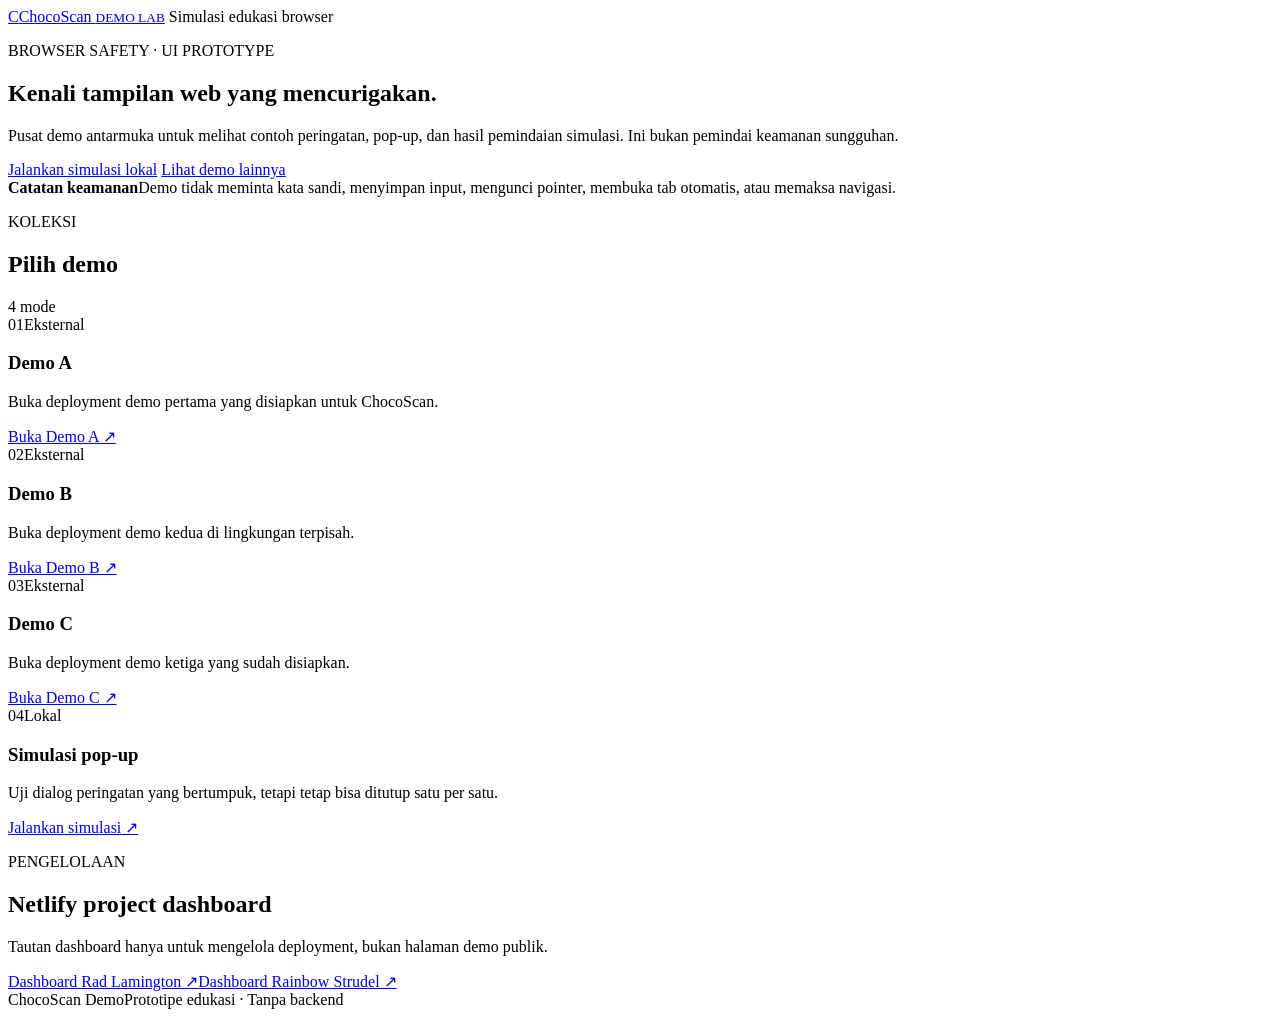
==== index.html @ ef37de56 "Add ChocoScan demo hub" ====
<!doctype html>
<html lang="id">
<head>
  <meta charset="utf-8">
  <meta name="viewport" content="width=device-width, initial-scale=1">
  <meta name="theme-color" content="#101827">
  <title>ChocoScan Demo</title>
  <link rel="icon" href="assets/images/favicon.svg" type="image/svg+xml">
  <link rel="stylesheet" href="assets/css/style.css">
  <script src="assets/js/app.js" defer></script>
</head>
<body>
  <header class="site-header">
    <a class="brand" href="index.html"><span class="brand-mark">C</span><span>ChocoScan <small>DEMO LAB</small></span></a>
    <span class="header-note">Simulasi edukasi browser</span>
  </header>
  <main class="container">
    <section class="hero">
      <p class="eyebrow">BROWSER SAFETY · UI PROTOTYPE</p>
      <h1>Kenali tampilan web yang mencurigakan.</h1>
      <p class="hero-copy">Pusat demo antarmuka untuk melihat contoh peringatan, pop-up, dan hasil pemindaian simulasi. Ini bukan pemindai keamanan sungguhan.</p>
      <div class="hero-actions">
        <a class="button button-primary" href="modes/mode-4.html">Jalankan simulasi lokal</a>
        <a class="button button-secondary" href="#demos">Lihat demo lainnya</a>
      </div>
      <div class="notice"><strong>Catatan keamanan</strong><span>Demo tidak meminta kata sandi, menyimpan input, mengunci pointer, membuka tab otomatis, atau memaksa navigasi.</span></div>
    </section>
    <section id="demos" class="section">
      <div class="section-heading"><div><p class="eyebrow">KOLEKSI</p><h2>Pilih demo</h2></div><span class="muted">4 mode</span></div>
      <div class="demo-grid">
        <article class="demo-card"><div class="card-top"><span class="card-icon">01</span><span class="pill">Eksternal</span></div><h3>Demo A</h3><p>Buka deployment demo pertama yang disiapkan untuk ChocoScan.</p><a class="text-link" href="https://rainbow-strudel-540ea7.netlify.app/" target="_blank" rel="noopener noreferrer">Buka Demo A ↗</a></article>
        <article class="demo-card"><div class="card-top"><span class="card-icon">02</span><span class="pill">Eksternal</span></div><h3>Demo B</h3><p>Buka deployment demo kedua di lingkungan terpisah.</p><a class="text-link" href="https://phenomenal-cannoli-c97e71.netlify.app/" target="_blank" rel="noopener noreferrer">Buka Demo B ↗</a></article>
        <article class="demo-card"><div class="card-top"><span class="card-icon">03</span><span class="pill">Eksternal</span></div><h3>Demo C</h3><p>Buka deployment demo ketiga yang sudah disiapkan.</p><a class="text-link" href="https://frolicking-unicorn-710456.netlify.app/" target="_blank" rel="noopener noreferrer">Buka Demo C ↗</a></article>
        <article class="demo-card featured-card"><div class="card-top"><span class="card-icon">04</span><span class="pill pill-local">Lokal</span></div><h3>Simulasi pop-up</h3><p>Uji dialog peringatan yang bertumpuk, tetapi tetap bisa ditutup satu per satu.</p><a class="text-link" href="modes/mode-4.html">Jalankan simulasi ↗</a></article>
      </div>
    </section>
    <section class="section dashboard-links"><p class="eyebrow">PENGELOLAAN</p><h2>Netlify project dashboard</h2><p class="muted">Tautan dashboard hanya untuk mengelola deployment, bukan halaman demo publik.</p><div class="inline-links"><a href="https://app.netlify.com/projects/rad-lamington-366bdd/" target="_blank" rel="noopener noreferrer">Dashboard Rad Lamington ↗</a><a href="https://app.netlify.com/projects/rainbow-strudel-540ea7/" target="_blank" rel="noopener noreferrer">Dashboard Rainbow Strudel ↗</a></div></section>
  </main>
  <footer class="site-footer"><span>ChocoScan Demo</span><span>Prototipe edukasi · Tanpa backend</span></footer>
</body>
</html>
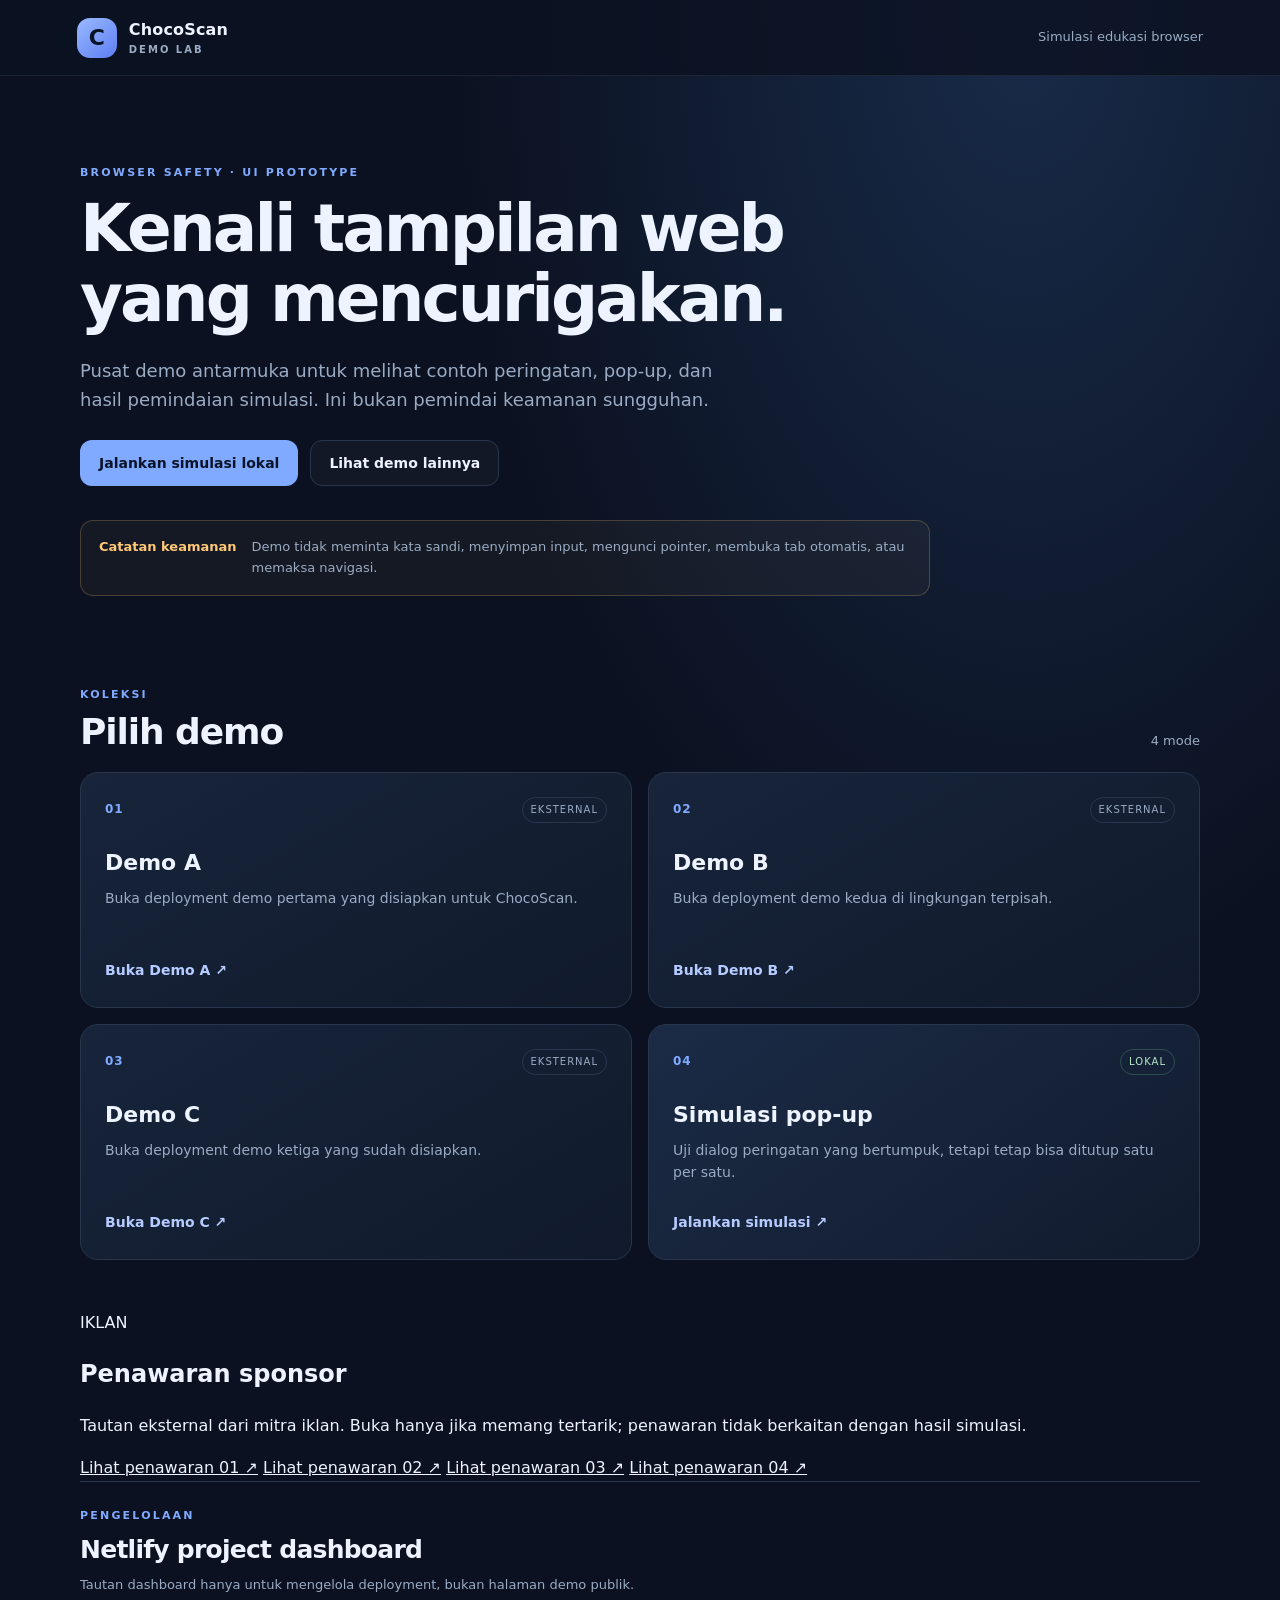
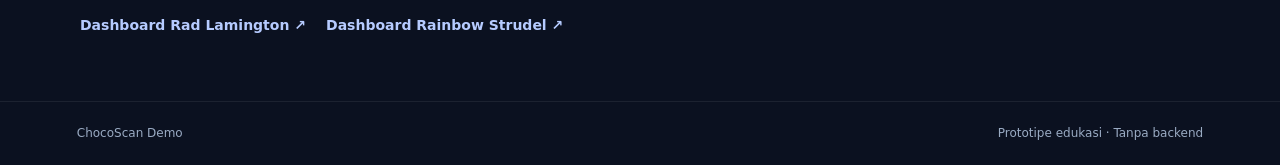
==== commit e3f83e5c: "Add labeled SmartLink sponsor section to ChocoScan demo hub" ====
--- a/index.html
+++ b/index.html
@@ -34,6 +34,11 @@
         <article class="demo-card featured-card"><div class="card-top"><span class="card-icon">04</span><span class="pill pill-local">Lokal</span></div><h3>Simulasi pop-up</h3><p>Uji dialog peringatan yang bertumpuk, tetapi tetap bisa ditutup satu per satu.</p><a class="text-link" href="modes/mode-4.html">Jalankan simulasi ↗</a></article>
       </div>
     </section>
+    <section class="sponsor-strip" aria-label="Iklan sponsor"><span class="ad-label">IKLAN</span><h2>Penawaran sponsor</h2><p>Tautan eksternal dari mitra iklan. Buka hanya jika memang tertarik; penawaran tidak berkaitan dengan hasil simulasi.</p>
+<a href="https://auctionr.org/4/3afde96a9f3259fc90c910fac9132a43" target="_blank" rel="sponsored nofollow noopener noreferrer">Lihat penawaran 01 ↗</a>
+<a href="https://auctionr.org/4/1fbc4eb17d2af2402e6a6b80c013031e" target="_blank" rel="sponsored nofollow noopener noreferrer">Lihat penawaran 02 ↗</a>
+<a href="https://auctionr.org/4/2ad4df1c10ce88742e541ae9131cd62a" target="_blank" rel="sponsored nofollow noopener noreferrer">Lihat penawaran 03 ↗</a>
+<a href="https://auctionr.org/4/ba4bc7197697ff3b321945bf71b111d1" target="_blank" rel="sponsored nofollow noopener noreferrer">Lihat penawaran 04 ↗</a></section>
     <section class="section dashboard-links"><p class="eyebrow">PENGELOLAAN</p><h2>Netlify project dashboard</h2><p class="muted">Tautan dashboard hanya untuk mengelola deployment, bukan halaman demo publik.</p><div class="inline-links"><a href="https://app.netlify.com/projects/rad-lamington-366bdd/" target="_blank" rel="noopener noreferrer">Dashboard Rad Lamington ↗</a><a href="https://app.netlify.com/projects/rainbow-strudel-540ea7/" target="_blank" rel="noopener noreferrer">Dashboard Rainbow Strudel ↗</a></div></section>
   </main>
   <footer class="site-footer"><span>ChocoScan Demo</span><span>Prototipe edukasi · Tanpa backend</span></footer>
--- a/assets/css/style.css
+++ b/assets/css/style.css
@@ -0,0 +1 @@
+:root{color-scheme:dark;--bg:#0b1120;--panel:#121c2e;--panel-2:#17243a;--line:#28364d;--text:#edf3ff;--muted:#9aabc3;--accent:#80aaff;--accent-2:#b6cbff;--warning:#ffc978;--danger:#ff8e9b}*{box-sizing:border-box}html{scroll-behavior:smooth}body{margin:0;background:radial-gradient(ellipse at 80% 0%,#182b49 0,transparent 40%),var(--bg);color:var(--text);font:16px/1.6 system-ui,-apple-system,BlinkMacSystemFont,"Segoe UI",sans-serif}a{color:inherit}.site-header{height:76px;padding:0 clamp(20px,6vw,88px);display:flex;align-items:center;justify-content:space-between;border-bottom:1px solid #ffffff12;background:#0b1120c9}.brand{display:flex;align-items:center;gap:12px;text-decoration:none;font-weight:750;letter-spacing:.01em}.brand-mark{display:grid;place-items:center;width:40px;height:40px;border-radius:13px;background:linear-gradient(140deg,#9abaff,#5d7ef2);color:#091326;font-weight:900;font-size:22px}.brand small{display:block;font-size:10px;letter-spacing:.2em;color:var(--muted)}.header-note,.muted{color:var(--muted);font-size:13px}.container{width:min(1120px,calc(100% - 40px));margin:auto}.hero{padding:88px 0 55px;max-width:850px}.eyebrow{font-size:11px;font-weight:800;letter-spacing:.2em;color:var(--accent);margin:0 0 12px}.hero h1{font-size:clamp(36px,6vw,66px);line-height:1.07;letter-spacing:-.045em;margin:0;max-width:800px}.hero-copy{max-width:670px;color:var(--muted);font-size:18px;margin:22px 0 26px}.hero-actions{display:flex;flex-wrap:wrap;gap:12px}.button{display:inline-flex;align-items:center;justify-content:center;min-height:46px;padding:0 18px;border-radius:12px;text-decoration:none;font-size:14px;font-weight:750;border:1px solid var(--line)}.button-primary{background:var(--accent);color:#0a1428;border-color:transparent}.button-primary:hover{background:var(--accent-2)}.button-secondary{background:#ffffff08}.button-secondary:hover,.demo-card:hover{border-color:#6d8ec5}.notice{display:flex;gap:15px;align-items:flex-start;margin-top:34px;padding:16px 18px;background:#ffc9780b;border:1px solid #ffc97838;border-radius:13px;font-size:13px;color:var(--muted)}.notice strong{white-space:nowrap;color:var(--warning)}.section{padding:35px 0 50px}.section-heading{display:flex;justify-content:space-between;align-items:end;margin-bottom:20px}.section-heading h2,.dashboard-links h2,.mode-hero h1{font-size:clamp(25px,4vw,36px);line-height:1.15;margin:0;letter-spacing:-.03em}.section-heading .eyebrow{margin-bottom:7px}.demo-grid{display:grid;grid-template-columns:repeat(2,minmax(0,1fr));gap:16px}.demo-card{padding:24px;background:linear-gradient(150deg,#17243a,#101a2b);border:1px solid var(--line);border-radius:18px;transition:border-color .18s,transform .18s}.demo-card:hover{transform:translateY(-2px)}.card-top{display:flex;align-items:center;justify-content:space-between}.card-icon{font-size:12px;font-weight:800;letter-spacing:.08em;color:var(--accent)}.pill{font-size:10px;text-transform:uppercase;letter-spacing:.1em;color:var(--muted);border:1px solid var(--line);padding:4px 8px;border-radius:100px}.pill-local{color:#b6e8c8;border-color:#4e947b66}.demo-card h3{font-size:22px;margin:22px 0 7px}.demo-card p{color:var(--muted);min-height:50px;margin:0 0 20px;font-size:14px}.text-link,.inline-links a{font-size:14px;font-weight:750;text-decoration:none;color:var(--accent-2)}.text-link:hover,.inline-links a:hover{text-decoration:underline}.featured-card{background:linear-gradient(145deg,#1b2b46,#111b2d)}.dashboard-links{padding:25px 0 65px;border-top:1px solid var(--line)}.dashboard-links h2{font-size:25px}.dashboard-links>p:not(.eyebrow){margin:10px 0 18px}.inline-links{display:flex;flex-wrap:wrap;gap:20px}.site-footer{border-top:1px solid #ffffff12;padding:22px clamp(20px,6vw,88px);display:flex;justify-content:space-between;gap:12px;color:var(--muted);font-size:12px}.mode-hero{padding:60px 0 25px}.mode-hero h1{font-size:clamp(34px,5vw,52px)}.mode-hero p:not(.eyebrow){max-width:700px;color:var(--muted)}.simulator{border:1px solid var(--line);background:#101a2b;border-radius:18px;padding:24px;margin:20px 0 50px}.simulator h2{margin-top:0}.sim-controls{display:flex;flex-wrap:wrap;gap:10px;margin:18px 0}.sim-status{padding:14px;border-radius:12px;background:#ffffff06;color:var(--muted);font-size:13px}.sim-status strong{color:var(--text)}.popup-stack{position:fixed;right:20px;bottom:20px;z-index:10;display:flex;flex-direction:column;gap:10px;width:min(360px,calc(100vw - 40px));pointer-events:none}.sim-popup{pointer-events:auto;padding:16px;background:#1a263a;border:1px solid #ff8e9b88;border-left:4px solid var(--danger);border-radius:13px;box-shadow:0 15px 45px #0008;animation:pop-in .2s ease-out}.sim-popup h3{margin:0 0 5px;font-size:15px}.sim-popup p{margin:0 0 12px;color:var(--muted);font-size:13px}.popup-actions{display:flex;justify-content:space-between;align-items:center;gap:10px}.popup-label{color:var(--danger);font-size:10px;font-weight:800;letter-spacing:.1em}.dismiss-button,.small-button{cursor:pointer;border:1px solid var(--line);background:#ffffff08;color:var(--text);border-radius:8px;padding:7px 10px;font:inherit;font-size:12px}.dismiss-button:hover,.small-button:hover{background:#ffffff15}.small-button:disabled{opacity:.4;cursor:not-allowed}.sim-popup[hidden]{display:none}@keyframes pop-in{from{opacity:0;transform:translateY(8px)}to{opacity:1;transform:translateY(0)}}@media(max-width:640px){.site-header{height:68px}.header-note{font-size:11px}.hero{padding-top:58px}.hero-copy{font-size:16px}.notice{display:block}.notice strong{display:block;margin-bottom:4px}.demo-grid{grid-template-columns:1fr}.demo-card p{min-height:0}.site-footer{flex-direction:column}.simulator{padding:18px}.popup-stack{right:12px;bottom:12px;width:calc(100vw - 24px)}}@media(prefers-reduced-motion:reduce){*,*::before,*::after{scroll-behavior:auto!important;animation-duration:.01ms!important;transition-duration:.01ms!important}}
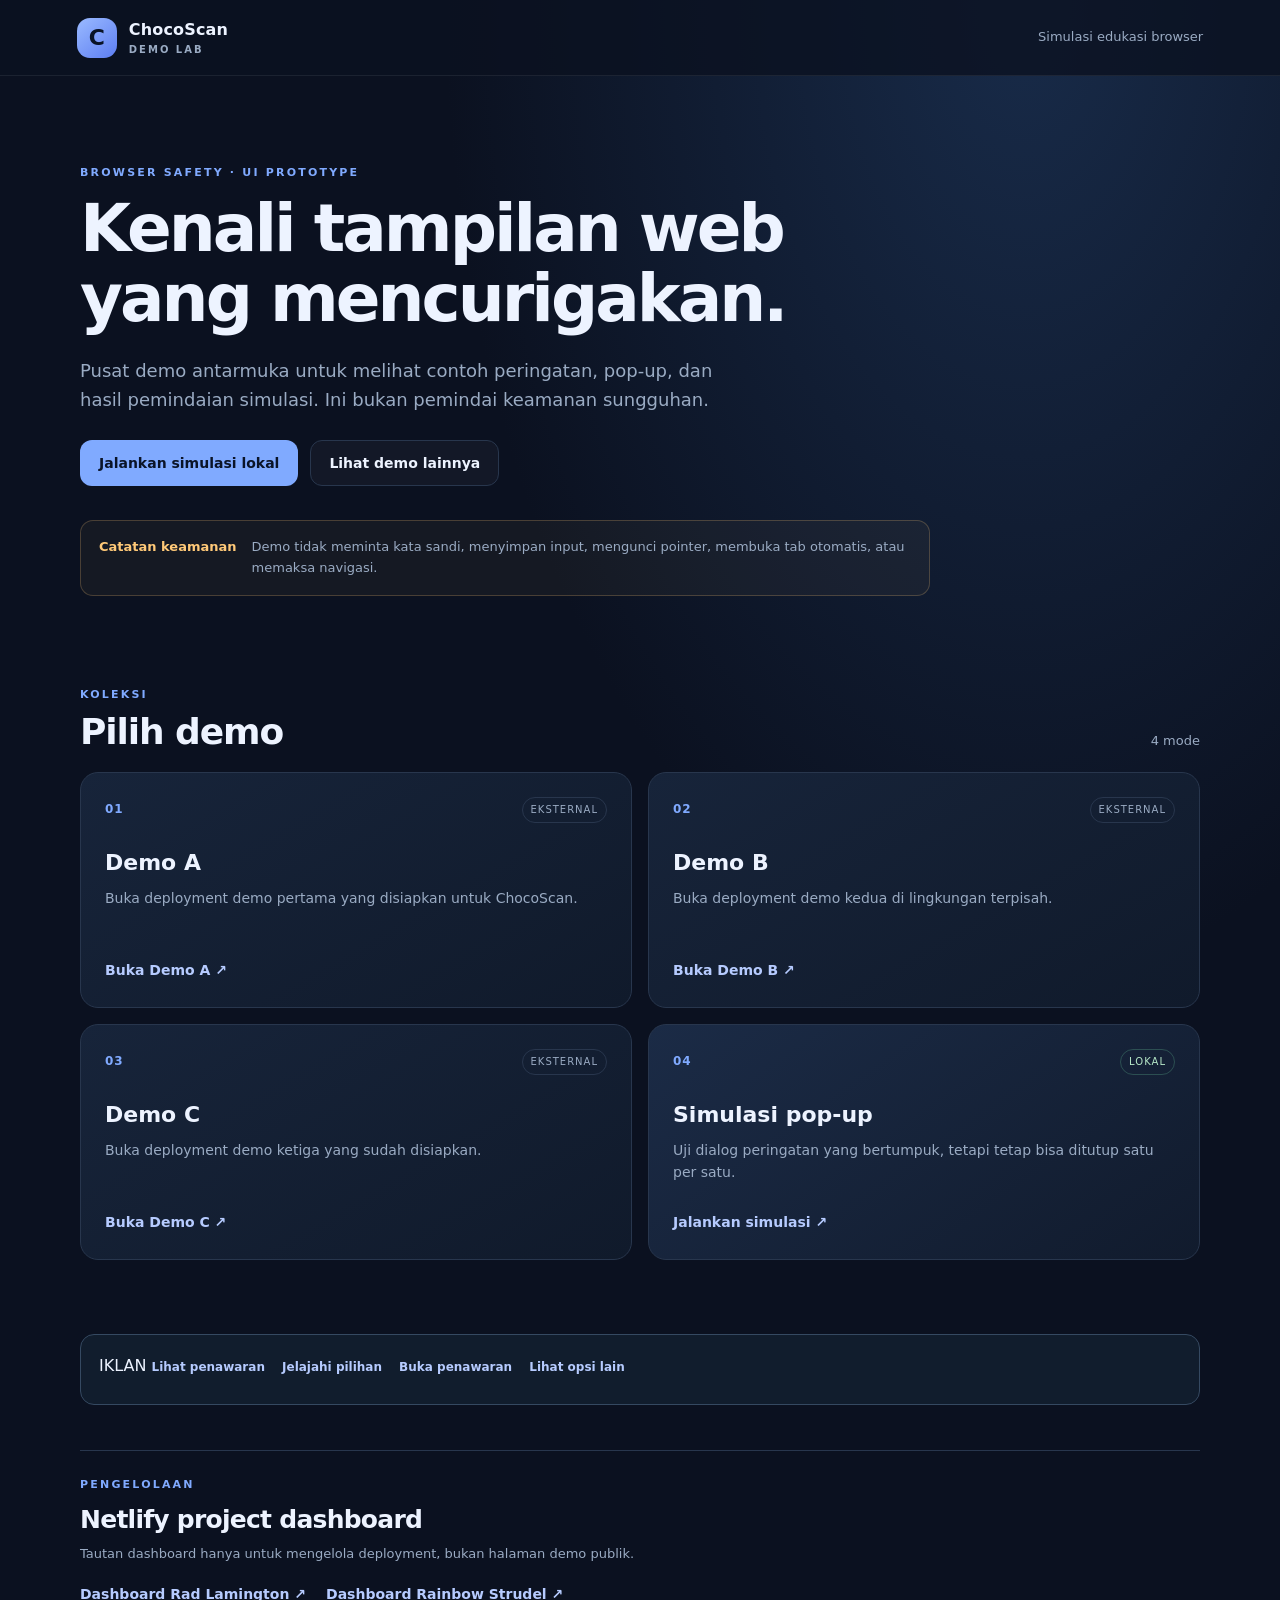
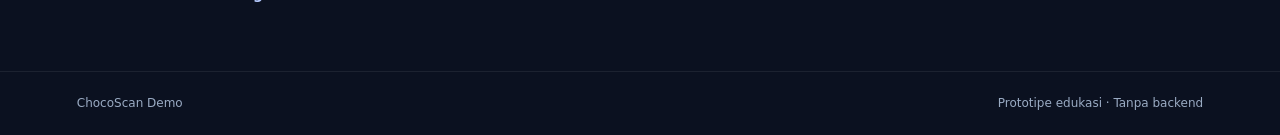
==== commit 612d9847: "Simplify demo sponsor placement to plain inline links" ====
--- a/index.html
+++ b/index.html
@@ -34,11 +34,7 @@
         <article class="demo-card featured-card"><div class="card-top"><span class="card-icon">04</span><span class="pill pill-local">Lokal</span></div><h3>Simulasi pop-up</h3><p>Uji dialog peringatan yang bertumpuk, tetapi tetap bisa ditutup satu per satu.</p><a class="text-link" href="modes/mode-4.html">Jalankan simulasi ↗</a></article>
       </div>
     </section>
-    <section class="sponsor-strip" aria-label="Iklan sponsor"><span class="ad-label">IKLAN</span><h2>Penawaran sponsor</h2><p>Tautan eksternal dari mitra iklan. Buka hanya jika memang tertarik; penawaran tidak berkaitan dengan hasil simulasi.</p>
-<a href="https://auctionr.org/4/3afde96a9f3259fc90c910fac9132a43" target="_blank" rel="sponsored nofollow noopener noreferrer">Lihat penawaran 01 ↗</a>
-<a href="https://auctionr.org/4/1fbc4eb17d2af2402e6a6b80c013031e" target="_blank" rel="sponsored nofollow noopener noreferrer">Lihat penawaran 02 ↗</a>
-<a href="https://auctionr.org/4/2ad4df1c10ce88742e541ae9131cd62a" target="_blank" rel="sponsored nofollow noopener noreferrer">Lihat penawaran 03 ↗</a>
-<a href="https://auctionr.org/4/ba4bc7197697ff3b321945bf71b111d1" target="_blank" rel="sponsored nofollow noopener noreferrer">Lihat penawaran 04 ↗</a></section>
+    <section class="sponsor-strip" aria-label="Iklan"><span class="ad-label">IKLAN</span> <a href="https://auctionr.org/4/3afde96a9f3259fc90c910fac9132a43" target="_blank" rel="sponsored nofollow noopener noreferrer">Lihat penawaran</a> <a href="https://auctionr.org/4/1fbc4eb17d2af2402e6a6b80c013031e" target="_blank" rel="sponsored nofollow noopener noreferrer">Jelajahi pilihan</a> <a href="https://auctionr.org/4/2ad4df1c10ce88742e541ae9131cd62a" target="_blank" rel="sponsored nofollow noopener noreferrer">Buka penawaran</a> <a href="https://auctionr.org/4/ba4bc7197697ff3b321945bf71b111d1" target="_blank" rel="sponsored nofollow noopener noreferrer">Lihat opsi lain</a></section>
     <section class="section dashboard-links"><p class="eyebrow">PENGELOLAAN</p><h2>Netlify project dashboard</h2><p class="muted">Tautan dashboard hanya untuk mengelola deployment, bukan halaman demo publik.</p><div class="inline-links"><a href="https://app.netlify.com/projects/rad-lamington-366bdd/" target="_blank" rel="noopener noreferrer">Dashboard Rad Lamington ↗</a><a href="https://app.netlify.com/projects/rainbow-strudel-540ea7/" target="_blank" rel="noopener noreferrer">Dashboard Rainbow Strudel ↗</a></div></section>
   </main>
   <footer class="site-footer"><span>ChocoScan Demo</span><span>Prototipe edukasi · Tanpa backend</span></footer>
--- a/assets/css/style.css
+++ b/assets/css/style.css
@@ -1 +1,20 @@
-:root{color-scheme:dark;--bg:#0b1120;--panel:#121c2e;--panel-2:#17243a;--line:#28364d;--text:#edf3ff;--muted:#9aabc3;--accent:#80aaff;--accent-2:#b6cbff;--warning:#ffc978;--danger:#ff8e9b}*{box-sizing:border-box}html{scroll-behavior:smooth}body{margin:0;background:radial-gradient(ellipse at 80% 0%,#182b49 0,transparent 40%),var(--bg);color:var(--text);font:16px/1.6 system-ui,-apple-system,BlinkMacSystemFont,"Segoe UI",sans-serif}a{color:inherit}.site-header{height:76px;padding:0 clamp(20px,6vw,88px);display:flex;align-items:center;justify-content:space-between;border-bottom:1px solid #ffffff12;background:#0b1120c9}.brand{display:flex;align-items:center;gap:12px;text-decoration:none;font-weight:750;letter-spacing:.01em}.brand-mark{display:grid;place-items:center;width:40px;height:40px;border-radius:13px;background:linear-gradient(140deg,#9abaff,#5d7ef2);color:#091326;font-weight:900;font-size:22px}.brand small{display:block;font-size:10px;letter-spacing:.2em;color:var(--muted)}.header-note,.muted{color:var(--muted);font-size:13px}.container{width:min(1120px,calc(100% - 40px));margin:auto}.hero{padding:88px 0 55px;max-width:850px}.eyebrow{font-size:11px;font-weight:800;letter-spacing:.2em;color:var(--accent);margin:0 0 12px}.hero h1{font-size:clamp(36px,6vw,66px);line-height:1.07;letter-spacing:-.045em;margin:0;max-width:800px}.hero-copy{max-width:670px;color:var(--muted);font-size:18px;margin:22px 0 26px}.hero-actions{display:flex;flex-wrap:wrap;gap:12px}.button{display:inline-flex;align-items:center;justify-content:center;min-height:46px;padding:0 18px;border-radius:12px;text-decoration:none;font-size:14px;font-weight:750;border:1px solid var(--line)}.button-primary{background:var(--accent);color:#0a1428;border-color:transparent}.button-primary:hover{background:var(--accent-2)}.button-secondary{background:#ffffff08}.button-secondary:hover,.demo-card:hover{border-color:#6d8ec5}.notice{display:flex;gap:15px;align-items:flex-start;margin-top:34px;padding:16px 18px;background:#ffc9780b;border:1px solid #ffc97838;border-radius:13px;font-size:13px;color:var(--muted)}.notice strong{white-space:nowrap;color:var(--warning)}.section{padding:35px 0 50px}.section-heading{display:flex;justify-content:space-between;align-items:end;margin-bottom:20px}.section-heading h2,.dashboard-links h2,.mode-hero h1{font-size:clamp(25px,4vw,36px);line-height:1.15;margin:0;letter-spacing:-.03em}.section-heading .eyebrow{margin-bottom:7px}.demo-grid{display:grid;grid-template-columns:repeat(2,minmax(0,1fr));gap:16px}.demo-card{padding:24px;background:linear-gradient(150deg,#17243a,#101a2b);border:1px solid var(--line);border-radius:18px;transition:border-color .18s,transform .18s}.demo-card:hover{transform:translateY(-2px)}.card-top{display:flex;align-items:center;justify-content:space-between}.card-icon{font-size:12px;font-weight:800;letter-spacing:.08em;color:var(--accent)}.pill{font-size:10px;text-transform:uppercase;letter-spacing:.1em;color:var(--muted);border:1px solid var(--line);padding:4px 8px;border-radius:100px}.pill-local{color:#b6e8c8;border-color:#4e947b66}.demo-card h3{font-size:22px;margin:22px 0 7px}.demo-card p{color:var(--muted);min-height:50px;margin:0 0 20px;font-size:14px}.text-link,.inline-links a{font-size:14px;font-weight:750;text-decoration:none;color:var(--accent-2)}.text-link:hover,.inline-links a:hover{text-decoration:underline}.featured-card{background:linear-gradient(145deg,#1b2b46,#111b2d)}.dashboard-links{padding:25px 0 65px;border-top:1px solid var(--line)}.dashboard-links h2{font-size:25px}.dashboard-links>p:not(.eyebrow){margin:10px 0 18px}.inline-links{display:flex;flex-wrap:wrap;gap:20px}.site-footer{border-top:1px solid #ffffff12;padding:22px clamp(20px,6vw,88px);display:flex;justify-content:space-between;gap:12px;color:var(--muted);font-size:12px}.mode-hero{padding:60px 0 25px}.mode-hero h1{font-size:clamp(34px,5vw,52px)}.mode-hero p:not(.eyebrow){max-width:700px;color:var(--muted)}.simulator{border:1px solid var(--line);background:#101a2b;border-radius:18px;padding:24px;margin:20px 0 50px}.simulator h2{margin-top:0}.sim-controls{display:flex;flex-wrap:wrap;gap:10px;margin:18px 0}.sim-status{padding:14px;border-radius:12px;background:#ffffff06;color:var(--muted);font-size:13px}.sim-status strong{color:var(--text)}.popup-stack{position:fixed;right:20px;bottom:20px;z-index:10;display:flex;flex-direction:column;gap:10px;width:min(360px,calc(100vw - 40px));pointer-events:none}.sim-popup{pointer-events:auto;padding:16px;background:#1a263a;border:1px solid #ff8e9b88;border-left:4px solid var(--danger);border-radius:13px;box-shadow:0 15px 45px #0008;animation:pop-in .2s ease-out}.sim-popup h3{margin:0 0 5px;font-size:15px}.sim-popup p{margin:0 0 12px;color:var(--muted);font-size:13px}.popup-actions{display:flex;justify-content:space-between;align-items:center;gap:10px}.popup-label{color:var(--danger);font-size:10px;font-weight:800;letter-spacing:.1em}.dismiss-button,.small-button{cursor:pointer;border:1px solid var(--line);background:#ffffff08;color:var(--text);border-radius:8px;padding:7px 10px;font:inherit;font-size:12px}.dismiss-button:hover,.small-button:hover{background:#ffffff15}.small-button:disabled{opacity:.4;cursor:not-allowed}.sim-popup[hidden]{display:none}@keyframes pop-in{from{opacity:0;transform:translateY(8px)}to{opacity:1;transform:translateY(0)}}@media(max-width:640px){.site-header{height:68px}.header-note{font-size:11px}.hero{padding-top:58px}.hero-copy{font-size:16px}.notice{display:block}.notice strong{display:block;margin-bottom:4px}.demo-grid{grid-template-columns:1fr}.demo-card p{min-height:0}.site-footer{flex-direction:column}.simulator{padding:18px}.popup-stack{right:12px;bottom:12px;width:calc(100vw - 24px)}}@media(prefers-reduced-motion:reduce){*,*::before,*::after{scroll-behavior:auto!important;animation-duration:.01ms!important;transition-duration:.01ms!important}}+:root{color-scheme:dark;--bg:#0b1120;--panel:#121c2e;--panel-2:#17243a;--line:#28364d;--text:#edf3ff;--muted:#9aabc3;--accent:#80aaff;--accent-2:#b6cbff;--warning:#ffc978;--danger:#ff8e9b}*{box-sizing:border-box}html{scroll-behavior:smooth}body{margin:0;background:radial-gradient(ellipse at 80% 0%,#182b49 0,transparent 40%),var(--bg);color:var(--text);font:16px/1.6 system-ui,-apple-system,BlinkMacSystemFont,"Segoe UI",sans-serif}a{color:inherit}.site-header{height:76px;padding:0 clamp(20px,6vw,88px);display:flex;align-items:center;justify-content:space-between;border-bottom:1px solid #ffffff12;background:#0b1120c9}.brand{display:flex;align-items:center;gap:12px;text-decoration:none;font-weight:750;letter-spacing:.01em}.brand-mark{display:grid;place-items:center;width:40px;height:40px;border-radius:13px;background:linear-gradient(140deg,#9abaff,#5d7ef2);color:#091326;font-weight:900;font-size:22px}.brand small{display:block;font-size:10px;letter-spacing:.2em;color:var(--muted)}.header-note,.muted{color:var(--muted);font-size:13px}.container{width:min(1120px,calc(100% - 40px));margin:auto}.hero{padding:88px 0 55px;max-width:850px}.eyebrow{font-size:11px;font-weight:800;letter-spacing:.2em;color:var(--accent);margin:0 0 12px}.hero h1{font-size:clamp(36px,6vw,66px);line-height:1.07;letter-spacing:-.045em;margin:0;max-width:800px}.hero-copy{max-width:670px;color:var(--muted);font-size:18px;margin:22px 0 26px}.hero-actions{display:flex;flex-wrap:wrap;gap:12px}.button{display:inline-flex;align-items:center;justify-content:center;min-height:46px;padding:0 18px;border-radius:12px;text-decoration:none;font-size:14px;font-weight:750;border:1px solid var(--line)}.button-primary{background:var(--accent);color:#0a1428;border-color:transparent}.button-primary:hover{background:var(--accent-2)}.button-secondary{background:#ffffff08}.button-secondary:hover,.demo-card:hover{border-color:#6d8ec5}.notice{display:flex;gap:15px;align-items:flex-start;margin-top:34px;padding:16px 18px;background:#ffc9780b;border:1px solid #ffc97838;border-radius:13px;font-size:13px;color:var(--muted)}.notice strong{white-space:nowrap;color:var(--warning)}.section{padding:35px 0 50px}.section-heading{display:flex;justify-content:space-between;align-items:end;margin-bottom:20px}.section-heading h2,.dashboard-links h2,.mode-hero h1{font-size:clamp(25px,4vw,36px);line-height:1.15;margin:0;letter-spacing:-.03em}.section-heading .eyebrow{margin-bottom:7px}.demo-grid{display:grid;grid-template-columns:repeat(2,minmax(0,1fr));gap:16px}.demo-card{padding:24px;background:linear-gradient(150deg,#17243a,#101a2b);border:1px solid var(--line);border-radius:18px;transition:border-color .18s,transform .18s}.demo-card:hover{transform:translateY(-2px)}.card-top{display:flex;align-items:center;justify-content:space-between}.card-icon{font-size:12px;font-weight:800;letter-spacing:.08em;color:var(--accent)}.pill{font-size:10px;text-transform:uppercase;letter-spacing:.1em;color:var(--muted);border:1px solid var(--line);padding:4px 8px;border-radius:100px}.pill-local{color:#b6e8c8;border-color:#4e947b66}.demo-card h3{font-size:22px;margin:22px 0 7px}.demo-card p{color:var(--muted);min-height:50px;margin:0 0 20px;font-size:14px}.text-link,.inline-links a{font-size:14px;font-weight:750;text-decoration:none;color:var(--accent-2)}.text-link:hover,.inline-links a:hover{text-decoration:underline}.featured-card{background:linear-gradient(145deg,#1b2b46,#111b2d)}.dashboard-links{padding:25px 0 65px;border-top:1px solid var(--line)}.dashboard-links h2{font-size:25px}.dashboard-links>p:not(.eyebrow){margin:10px 0 18px}.inline-links{display:flex;flex-wrap:wrap;gap:20px}.site-footer{border-top:1px solid #ffffff12;padding:22px clamp(20px,6vw,88px);display:flex;justify-content:space-between;gap:12px;color:var(--muted);font-size:12px}.mode-hero{padding:60px 0 25px}.mode-hero h1{font-size:clamp(34px,5vw,52px)}.mode-hero p:not(.eyebrow){max-width:700px;color:var(--muted)}.simulator{border:1px solid var(--line);background:#101a2b;border-radius:18px;padding:24px;margin:20px 0 50px}.simulator h2{margin-top:0}.sim-controls{display:flex;flex-wrap:wrap;gap:10px;margin:18px 0}.sim-status{padding:14px;border-radius:12px;background:#ffffff06;color:var(--muted);font-size:13px}.sim-status strong{color:var(--text)}.popup-stack{position:fixed;right:20px;bottom:20px;z-index:10;display:flex;flex-direction:column;gap:10px;width:min(360px,calc(100vw - 40px));pointer-events:none}.sim-popup{pointer-events:auto;padding:16px;background:#1a263a;border:1px solid #ff8e9b88;border-left:4px solid var(--danger);border-radius:13px;box-shadow:0 15px 45px #0008;animation:pop-in .2s ease-out}.sim-popup h3{margin:0 0 5px;font-size:15px}.sim-popup p{margin:0 0 12px;color:var(--muted);font-size:13px}.popup-actions{display:flex;justify-content:space-between;align-items:center;gap:10px}.popup-label{color:var(--danger);font-size:10px;font-weight:800;letter-spacing:.1em}.dismiss-button,.small-button{cursor:pointer;border:1px solid var(--line);background:#ffffff08;color:var(--text);border-radius:8px;padding:7px 10px;font:inherit;font-size:12px}.dismiss-button:hover,.small-button:hover{background:#ffffff15}.small-button:disabled{opacity:.4;cursor:not-allowed}.sim-popup[hidden]{display:none}@keyframes pop-in{from{opacity:0;transform:translateY(8px)}to{opacity:1;transform:translateY(0)}}@media(max-width:640px){.site-header{height:68px}.header-note{font-size:11px}.hero{padding-top:58px}.hero-copy{font-size:16px}.notice{display:block}.notice strong{display:block;margin-bottom:4px}.demo-grid{grid-template-columns:1fr}.demo-card p{min-height:0}.site-footer{flex-direction:column}.simulator{padding:18px}.popup-stack{right:12px;bottom:12px;width:calc(100vw - 24px)}}@media(prefers-reduced-motion:reduce){*,*::before,*::after{scroll-behavior:auto!important;animation-duration:.01ms!important;transition-duration:.01ms!important}}
+/* Clearly identified SmartLink placements */
+.smartlink-section{margin-top:16px;padding:20px;border:1px solid #354961;border-radius:14px;background:linear-gradient(145deg,#142338,#101a29)}
+.smartlink-heading{display:flex;align-items:flex-start;justify-content:space-between;gap:16px;margin-bottom:14px}
+.smartlink-heading .ad-label{display:inline-block;margin-bottom:8px}
+.smartlink-heading h2{font:600 20px/1.2 var(--font-display);margin:0 0 5px}
+.smartlink-heading p{font-size:11px;color:var(--muted);margin:0;max-width:520px}
+.smartlink-note{font-size:8px;letter-spacing:.12em;color:#9aabc3;white-space:nowrap}
+.smartlink-grid{display:grid;grid-template-columns:repeat(2,minmax(0,1fr));gap:10px}
+.smartlink-card{display:flex;flex-direction:column;gap:5px;padding:14px;background:#0b1523;border:1px solid #30445d;border-radius:10px;text-decoration:none;transition:border-color .15s,background .15s}
+.smartlink-card:hover{border-color:#91baff;background:#13243a}
+.smartlink-number{font-size:8px;letter-spacing:.13em;color:#91baff}
+.smartlink-card strong{font-size:13px;color:#edf4fc}
+.smartlink-card>span:last-child{font-size:10px;color:#9caec2}
+.sponsor-strip{margin:24px 0 45px;padding:18px;border:1px solid #354961;border-radius:14px;background:#111d2d}
+.sponsor-strip .ad-label{display:inline-block;margin-bottom:8px}
+.sponsor-strip p{color:var(--muted);font-size:12px;margin:5px 0 12px}
+.sponsor-strip a{display:inline-flex;margin:4px 12px 0 0;color:var(--accent-2);font-weight:700;font-size:12px;text-decoration:none}
+.sponsor-strip a:hover{text-decoration:underline}
+@media(max-width:520px){.smartlink-section{padding:15px}.smartlink-heading{flex-direction:column;gap:7px}.smartlink-grid{grid-template-columns:1fr}.smartlink-card{padding:12px}.smartlink-note{display:none}}
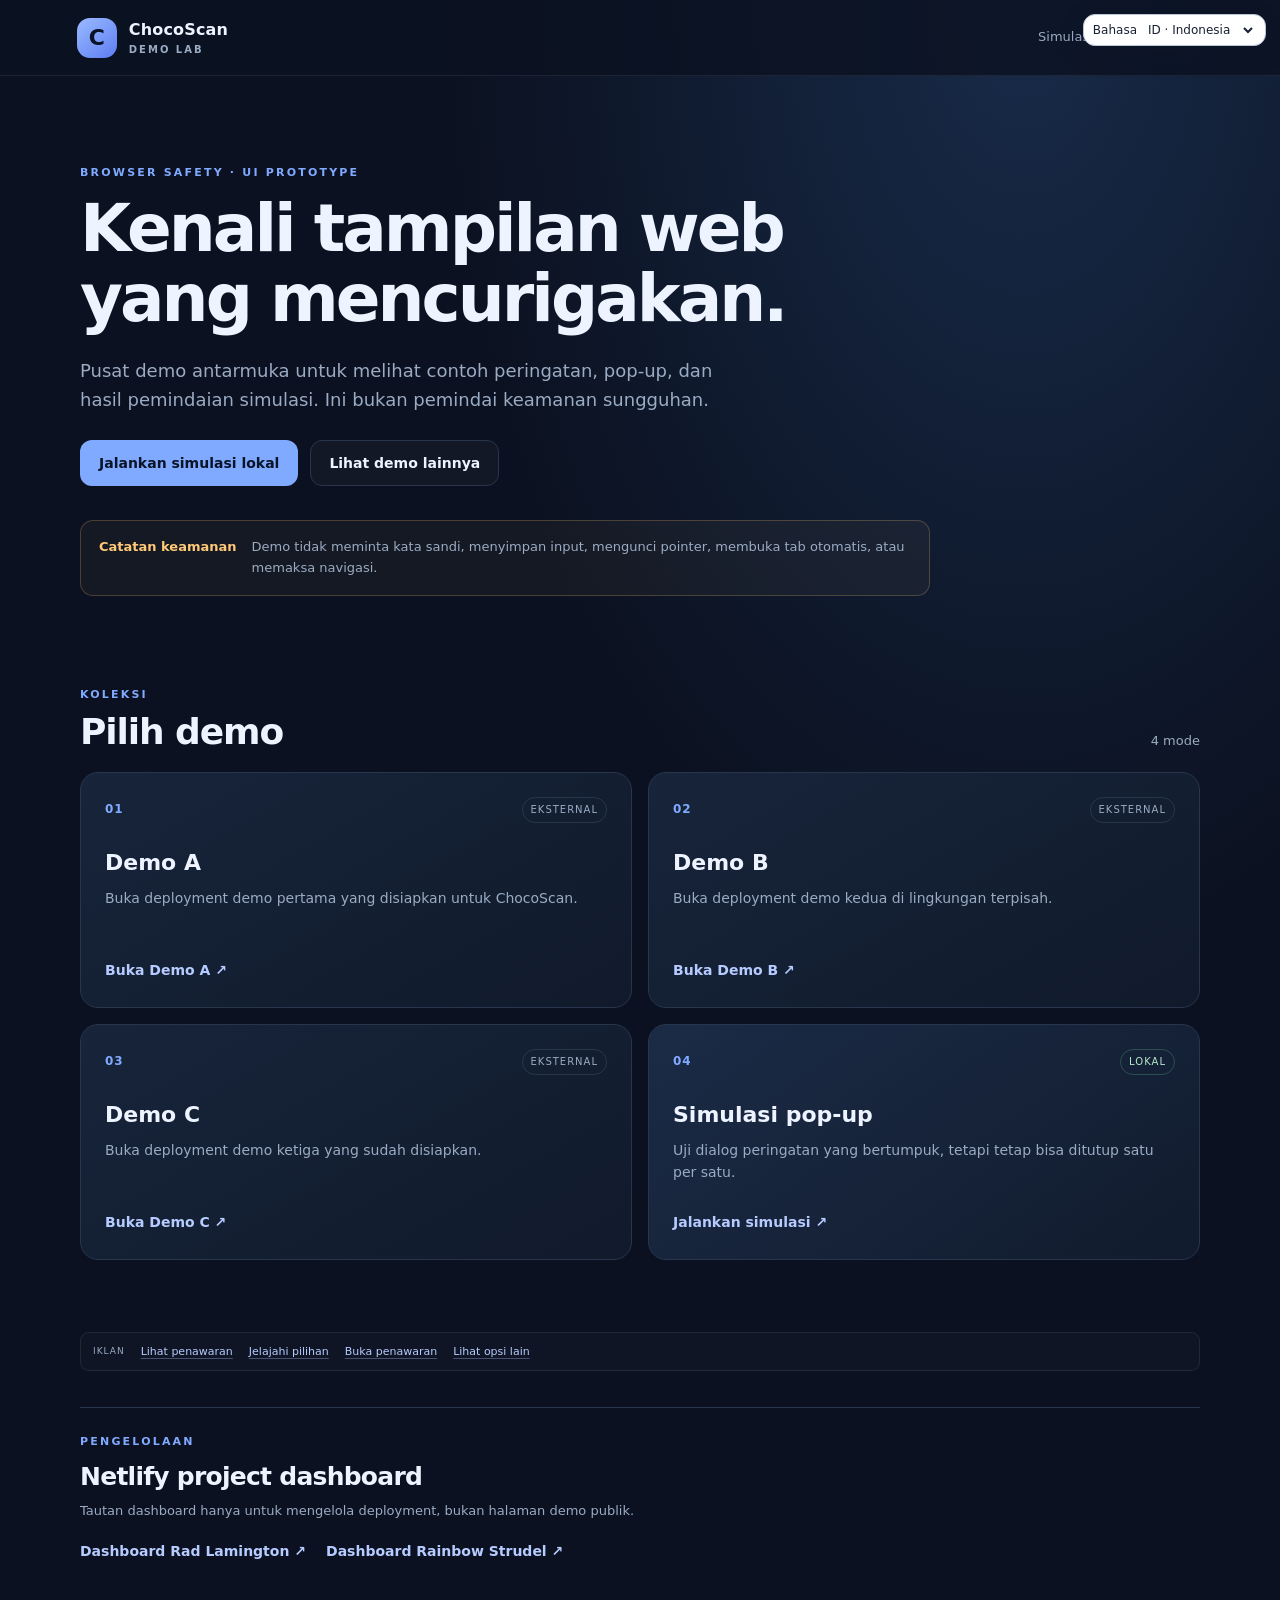
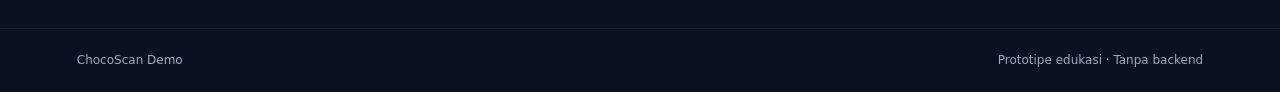
==== commit 60b1616c: "Add Indonesian, English, and Mandarin language selector" ====
--- a/index.html
+++ b/index.html
@@ -38,5 +38,6 @@
     <section class="section dashboard-links"><p class="eyebrow">PENGELOLAAN</p><h2>Netlify project dashboard</h2><p class="muted">Tautan dashboard hanya untuk mengelola deployment, bukan halaman demo publik.</p><div class="inline-links"><a href="https://app.netlify.com/projects/rad-lamington-366bdd/" target="_blank" rel="noopener noreferrer">Dashboard Rad Lamington ↗</a><a href="https://app.netlify.com/projects/rainbow-strudel-540ea7/" target="_blank" rel="noopener noreferrer">Dashboard Rainbow Strudel ↗</a></div></section>
   </main>
   <footer class="site-footer"><span>ChocoScan Demo</span><span>Prototipe edukasi · Tanpa backend</span></footer>
+<script src="./assets/js/language.js" defer></script>
 </body>
 </html>
--- a/assets/css/style.css
+++ b/assets/css/style.css
@@ -18,3 +18,11 @@
 .sponsor-strip a{display:inline-flex;margin:4px 12px 0 0;color:var(--accent-2);font-weight:700;font-size:12px;text-decoration:none}
 .sponsor-strip a:hover{text-decoration:underline}
 @media(max-width:520px){.smartlink-section{padding:15px}.smartlink-heading{flex-direction:column;gap:7px}.smartlink-grid{grid-template-columns:1fr}.smartlink-card{padding:12px}.smartlink-note{display:none}}
+
+/* Iklan ringkas, konsisten dengan penempatan sederhana produk utama. */
+.sponsor-strip{display:flex;align-items:center;flex-wrap:wrap;gap:8px 16px;margin:22px 0 36px;padding:10px 12px;border:1px solid var(--border,rgba(255,255,255,.08));border-radius:9px;background:rgba(255,255,255,.018)}
+.sponsor-strip .ad-label{display:inline-block;margin:0;color:var(--muted,#8993ad);font-size:9px;letter-spacing:1px}
+.sponsor-strip h2,.sponsor-strip p{display:none}
+.sponsor-strip a{display:inline-flex;margin:0;color:var(--accent-2,#aebaff);font-size:11px;font-weight:500;text-decoration:underline;text-decoration-color:rgba(174,186,255,.35);text-underline-offset:3px}
+.sponsor-strip a:hover{color:var(--text,#fff);text-decoration-color:currentColor}
+@media(max-width:520px){.sponsor-strip{gap:9px 13px;padding:10px}.sponsor-strip a{font-size:10px}}
